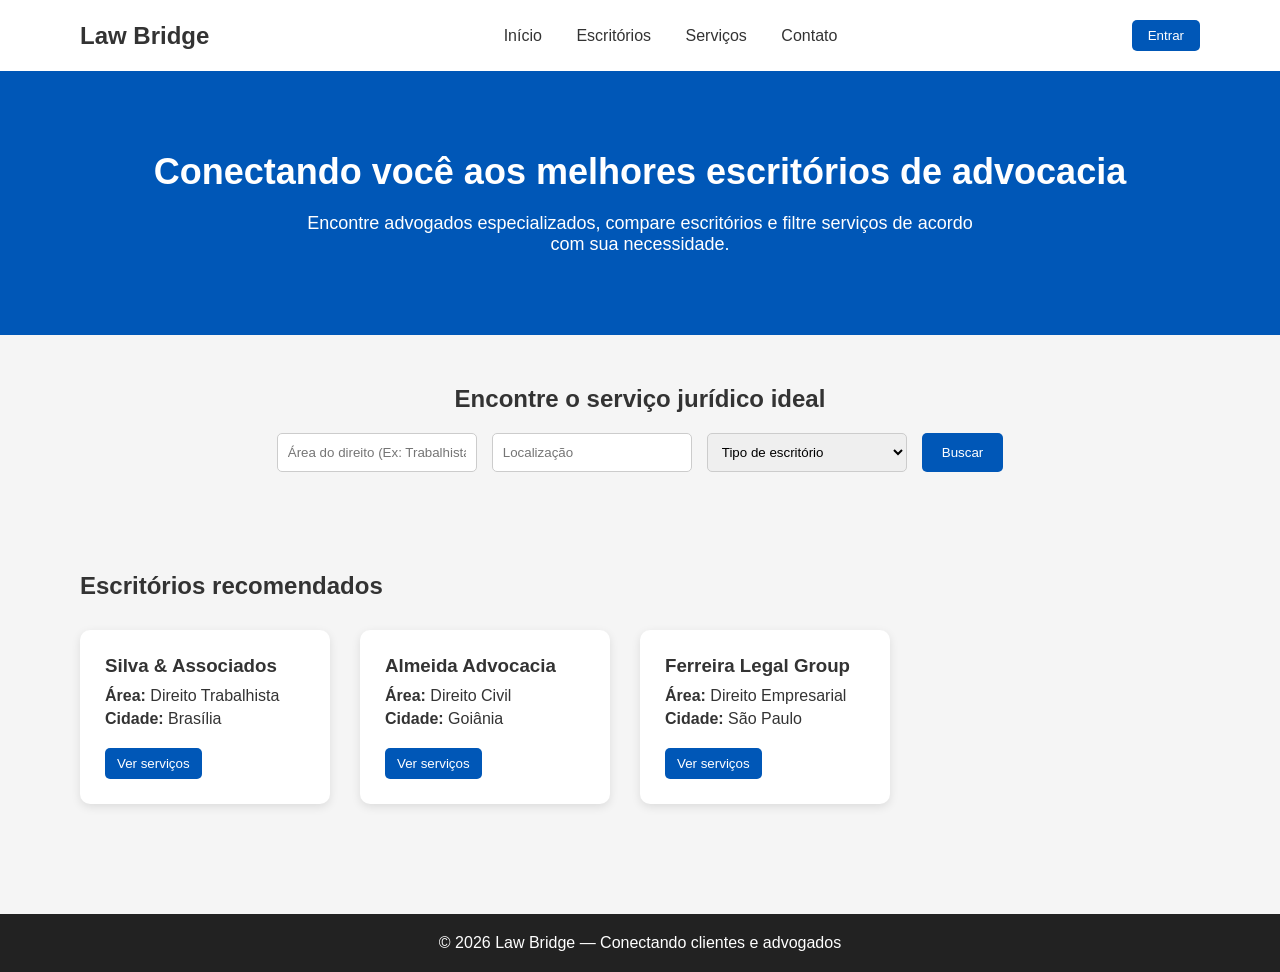
==== index.html @ 9ef09b45 "Initial commit" ====
<!DOCTYPE html>
<html lang="pt-br">
<head>
<meta charset="UTF-8">
<meta name="viewport" content="width=device-width, initial-scale=1.0">

<title>Law Bridge</title>

<link rel="stylesheet" href="style.css">

</head>

<body>

<header>

<div class="logo">
<h2>Law Bridge</h2>
</div>

<nav>
<a href="#">Início</a>
<a href="#">Escritórios</a>
<a href="#">Serviços</a>
<a href="#">Contato</a>
</nav>

<div class="login">
<button class="autentication" id="autentication" >Entrar</button>
</div>

</header>


<section class="hero">

<h1>Conectando você aos melhores escritórios de advocacia</h1>

<p>
Encontre advogados especializados, compare escritórios e filtre serviços
de acordo com sua necessidade.
</p>

</section>


<section class="search-area">

<h2>Encontre o serviço jurídico ideal</h2>

<div class="filters">

<input type="text" placeholder="Área do direito (Ex: Trabalhista)">

<input type="text" placeholder="Localização">

<select>
<option>Tipo de escritório</option>
<option>Especializado</option>
<option>Full Service</option>
</select>

<button>Buscar</button>

</div>

</section>


<section class="results">

<h2>Escritórios recomendados</h2>

<div class="cards">

<div class="card">

<h3>Silva & Associados</h3>

<p><strong>Área:</strong> Direito Trabalhista</p>
<p><strong>Cidade:</strong> Brasília</p>

<button>Ver serviços</button>

</div>


<div class="card">

<h3>Almeida Advocacia</h3>

<p><strong>Área:</strong> Direito Civil</p>
<p><strong>Cidade:</strong> Goiânia</p>

<button id="services1" class="services">Ver serviços</button>

</div>


<div class="card">

<h3>Ferreira Legal Group</h3>

<p><strong>Área:</strong> Direito Empresarial</p>
<p><strong>Cidade:</strong> São Paulo</p>

<button>Ver serviços</button>

</div>

</div>

</section>


<footer>

<p>© 2026 Law Bridge — Conectando clientes e advogados</p>

</footer>
<script>
    const buttonEl = document.querySelector("#autentication")
    buttonEl.addEventListener("click", () => {
        window.location.href = "login.html"
    });
</script>
</body>
</html>
---- style.css ----
*{
margin:0;
padding:0;
box-sizing:border-box;
font-family:Arial, Helvetica, sans-serif;
}

body{
background:#f5f5f5;
color:#333;
}


header{

display:flex;
justify-content:space-between;
align-items:center;

padding:20px 80px;

background:white;
box-shadow:0 2px 5px rgba(0,0,0,0.1);

}

nav a{

margin:0 15px;
text-decoration:none;
color:#333;
font-weight:500;

}

nav a:hover{
color:#0057b7;
}

.login button{

padding:8px 16px;
border:none;
background:#0057b7;
color:white;
border-radius:5px;
cursor:pointer;

}

.hero{

text-align:center;
padding:80px 20px;
background:#0057b7;
color:white;

}

.hero h1{

font-size:36px;
margin-bottom:20px;

}

.hero p{

font-size:18px;
max-width:700px;
margin:auto;

}

.search-area{

padding:50px;
text-align:center;

}

.filters{

margin-top:20px;

display:flex;
justify-content:center;
gap:15px;
flex-wrap:wrap;

}

.filters input,
.filters select{

padding:10px;
width:200px;
border:1px solid #ccc;
border-radius:5px;

}

.filters button{

padding:10px 20px;
background: #0057b7;
border:none;
color:white;
border-radius:5px;
cursor:pointer;

}

.results{

padding:50px 80px;

}

.cards{

display:flex;
gap:30px;
flex-wrap:wrap;

margin-top:30px;

}

.card{

background:white;
padding:25px;

width:250px;

border-radius:10px;
box-shadow:0 3px 10px rgba(0,0,0,0.1);

}

.card h3{
margin-bottom:10px;
}

.card p{
margin:5px 0;
}

.card button{

margin-top:15px;

background:#0057b7;
color:white;
border:none;
padding:8px 12px;
border-radius:5px;

cursor:pointer;

}

footer{

margin-top:60px;
padding:20px;
text-align:center;
background:#222;
color:white;

}
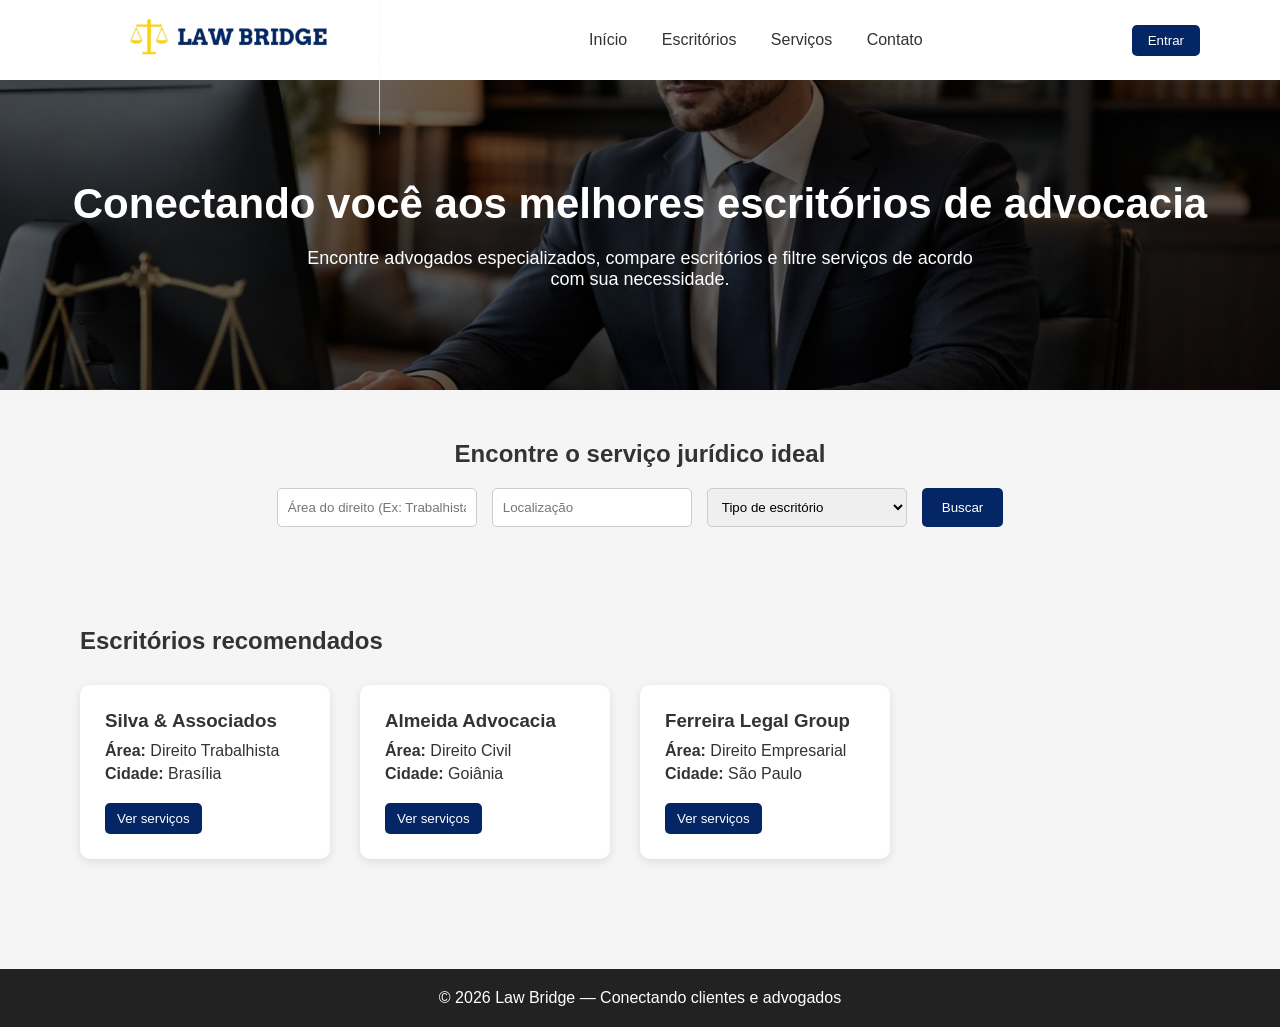
==== commit d95e2987: "Atualizando assets" ====
--- a/index.html
+++ b/index.html
@@ -15,7 +15,7 @@
 <header>
 
 <div class="logo">
-<h2>Law Bridge</h2>
+    <img src="Design_sem_nome-removebg-preview.png"alt="Law Bridge Logo">
 </div>
 
 <nav>
@@ -80,7 +80,7 @@
 <p><strong>Área:</strong> Direito Trabalhista</p>
 <p><strong>Cidade:</strong> Brasília</p>
 
-<button>Ver serviços</button>
+<button id="services2"class="services">Ver serviços</button>
 
 </div>
 
@@ -104,7 +104,7 @@
 <p><strong>Área:</strong> Direito Empresarial</p>
 <p><strong>Cidade:</strong> São Paulo</p>
 
-<button>Ver serviços</button>
+<button id="services3" class="services">Ver serviços</button>
 
 </div>
 
@@ -118,11 +118,6 @@
 <p>© 2026 Law Bridge — Conectando clientes e advogados</p>
 
 </footer>
-<script>
-    const buttonEl = document.querySelector("#autentication")
-    buttonEl.addEventListener("click", () => {
-        window.location.href = "login.html"
-    });
-</script>
+<script src="script.js" > </script>
 </body>
 </html>
--- a/style.css
+++ b/style.css
@@ -1,172 +1,172 @@
-*{
-margin:0;
-padding:0;
-box-sizing:border-box;
-font-family:Arial, Helvetica, sans-serif;
+    *{
+    margin:0;
+    padding:0;
+    box-sizing:border-box;
+    font-family:Arial, Helvetica, sans-serif;
+    }
+
+    body{
+    background:#f5f5f5;
+    color:#333;
+    }
+
+
+    header{
+
+    display:flex;
+    justify-content:space-between;
+    align-items:center;
+    height: 80px;   
+    padding:20px 80px;
+
+    background:white;
+    box-shadow:0 2px 5px rgba(0,0,0,0.1);
+
+    }
+    .logo img {
+    height: 300px;
+}
+    nav a{
+
+    margin:0 15px;
+    text-decoration:none;
+    color:#333;
+    font-weight:500;
+
+    }
+
+    nav a:hover{
+    color:#0057b7;
+    }
+
+    .login button{
+
+    padding:8px 16px;
+    border:none;
+    background:#042665;
+    color:white;
+    border-radius:5px;
+    cursor:pointer;
+
+    }
+
+    .hero{
+    background: 
+    linear-gradient(rgba(0, 0, 0, 0.6), rgba(0, 0, 0, 0.6)),
+    url('lawyer_office_optimized.jpg');
+    background-size: cover;
+    background-position: center;
+    background-repeat: no-repeat;
+    text-align: center;
+    padding: 100px 20px;    
+    color: white;
+    }
+.hero h1 {
+    font-size: 42px;
+    margin-bottom: 20px;
 }
 
-body{
-background:#f5f5f5;
-color:#333;
+.hero p {
+    font-size: 18px;
+    max-width: 700px;
+    margin: auto;
 }
 
+    .search-area{
 
-header{
+    padding:50px;
+    text-align:center;
 
-display:flex;
-justify-content:space-between;
-align-items:center;
+    }
 
-padding:20px 80px;
+    .filters{
 
-background:white;
-box-shadow:0 2px 5px rgba(0,0,0,0.1);
+    margin-top:20px;
 
-}
+    display:flex;
+    justify-content:center;
+    gap:15px;
+    flex-wrap:wrap;
 
-nav a{
+    }
 
-margin:0 15px;
-text-decoration:none;
-color:#333;
-font-weight:500;
+    .filters input,
+    .filters select{
 
-}
+    padding:10px;
+    width:200px;
+    border:1px solid #ccc;
+    border-radius:5px;
 
-nav a:hover{
-color:#0057b7;
-}
+    }
 
-.login button{
+    .filters button{
 
-padding:8px 16px;
-border:none;
-background:#0057b7;
-color:white;
-border-radius:5px;
-cursor:pointer;
+    padding:10px 20px;
+    background: #042665;
+    border:none;
+    color:white;
+    border-radius:5px;
+    cursor:pointer;
 
-}
+    }
 
-.hero{
+    .results{
 
-text-align:center;
-padding:80px 20px;
-background:#0057b7;
-color:white;
+    padding:50px 80px;
 
-}
+    }
 
-.hero h1{
+    .cards{
 
-font-size:36px;
-margin-bottom:20px;
+    display:flex;
+    gap:30px;
+    flex-wrap:wrap;
 
-}
+    margin-top:30px;
 
-.hero p{
+    }
 
-font-size:18px;
-max-width:700px;
-margin:auto;
+    .card{
 
-}
+    background:white;
+    padding:25px;
 
-.search-area{
+    width:250px;
 
-padding:50px;
-text-align:center;
+    border-radius:10px;
+    box-shadow:0 3px 10px rgba(0,0,0,0.1);
 
-}
+    }
 
-.filters{
+    .card h3{
+    margin-bottom:10px;
+    }
 
-margin-top:20px;
+    .card p{
+    margin:5px 0;
+    }
 
-display:flex;
-justify-content:center;
-gap:15px;
-flex-wrap:wrap;
+    .card button{
 
-}
+    margin-top:15px;
 
-.filters input,
-.filters select{
+    background:#042665;
+    color:white;
+    border:none;
+    padding:8px 12px;
+    border-radius:5px;
 
-padding:10px;
-width:200px;
-border:1px solid #ccc;
-border-radius:5px;
+    cursor:pointer;
 
-}
+    }
 
-.filters button{
+    footer{
 
-padding:10px 20px;
-background: #0057b7;
-border:none;
-color:white;
-border-radius:5px;
-cursor:pointer;
+    margin-top:60px;
+    padding:20px;
+    text-align:center;
+    background:#222;
+    color:white;
 
-}
-
-.results{
-
-padding:50px 80px;
-
-}
-
-.cards{
-
-display:flex;
-gap:30px;
-flex-wrap:wrap;
-
-margin-top:30px;
-
-}
-
-.card{
-
-background:white;
-padding:25px;
-
-width:250px;
-
-border-radius:10px;
-box-shadow:0 3px 10px rgba(0,0,0,0.1);
-
-}
-
-.card h3{
-margin-bottom:10px;
-}
-
-.card p{
-margin:5px 0;
-}
-
-.card button{
-
-margin-top:15px;
-
-background:#0057b7;
-color:white;
-border:none;
-padding:8px 12px;
-border-radius:5px;
-
-cursor:pointer;
-
-}
-
-footer{
-
-margin-top:60px;
-padding:20px;
-text-align:center;
-background:#222;
-color:white;
-
-}+    }
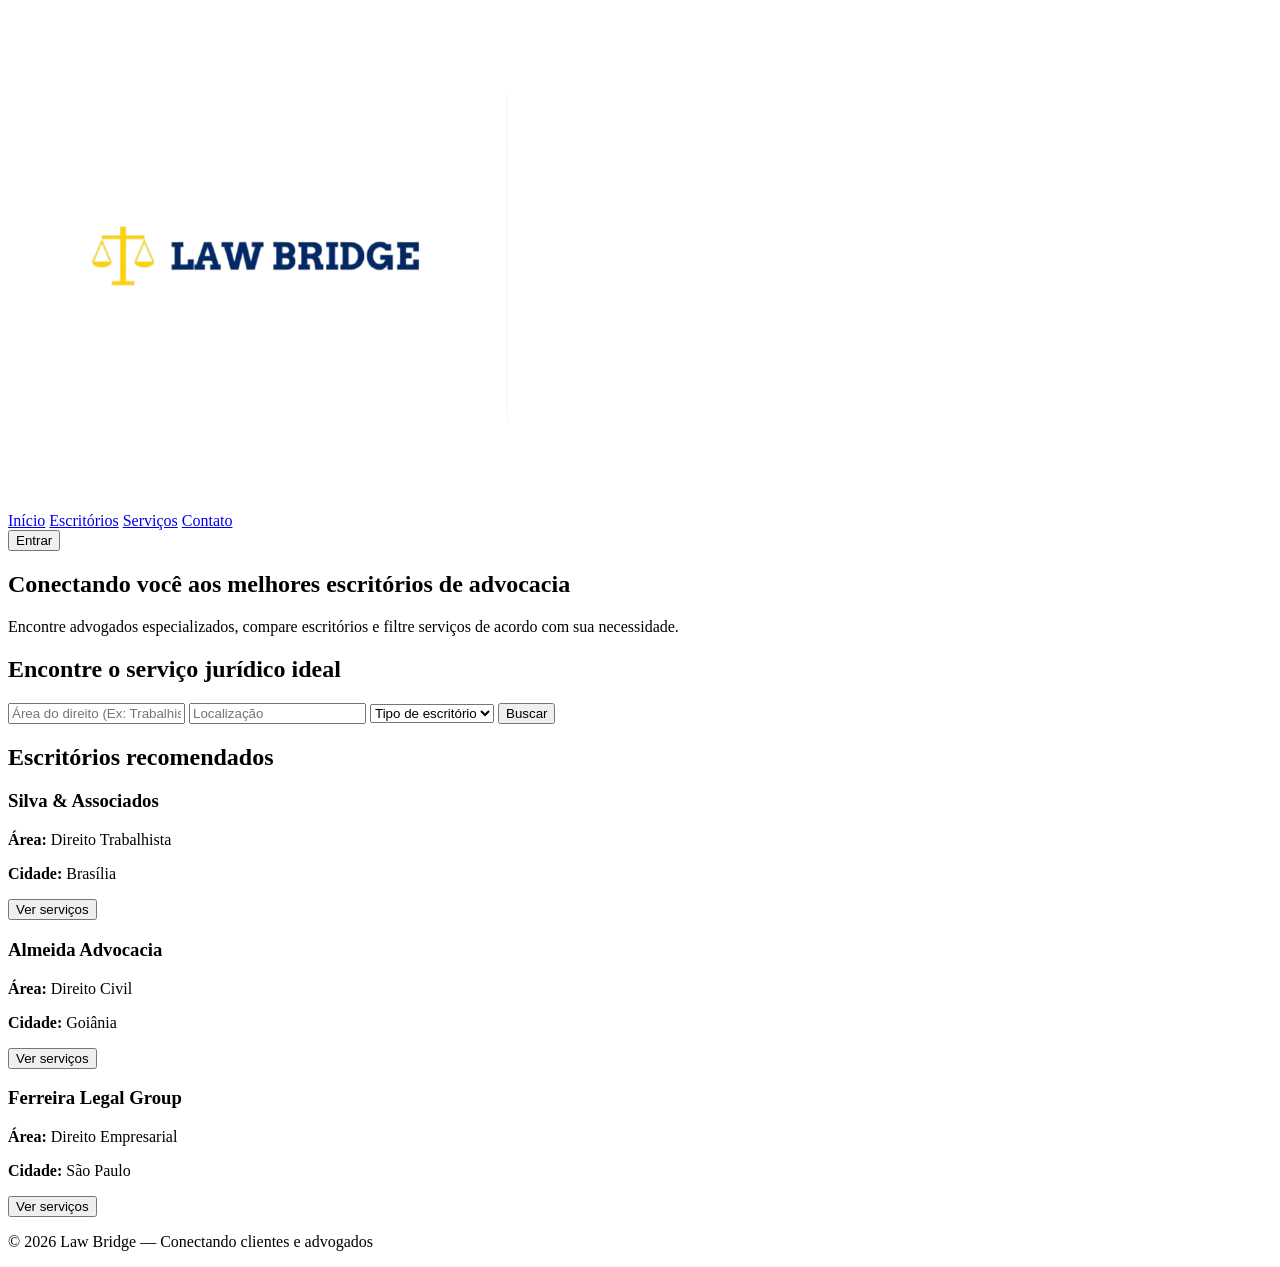
==== commit 7eafe708: "index update" ====
--- a/index.html
+++ b/index.html
@@ -6,7 +6,7 @@
 
 <title>Law Bridge</title>
 
-<link rel="stylesheet" href="style.css">
+<link rel="stylesheet" href="css/style.css">
 
 </head>
 
@@ -118,6 +118,6 @@
 <p>© 2026 Law Bridge — Conectando clientes e advogados</p>
 
 </footer>
-<script src="script.js" > </script>
+<script type="module" src="js/script.js" > </script>
 </body>
 </html>
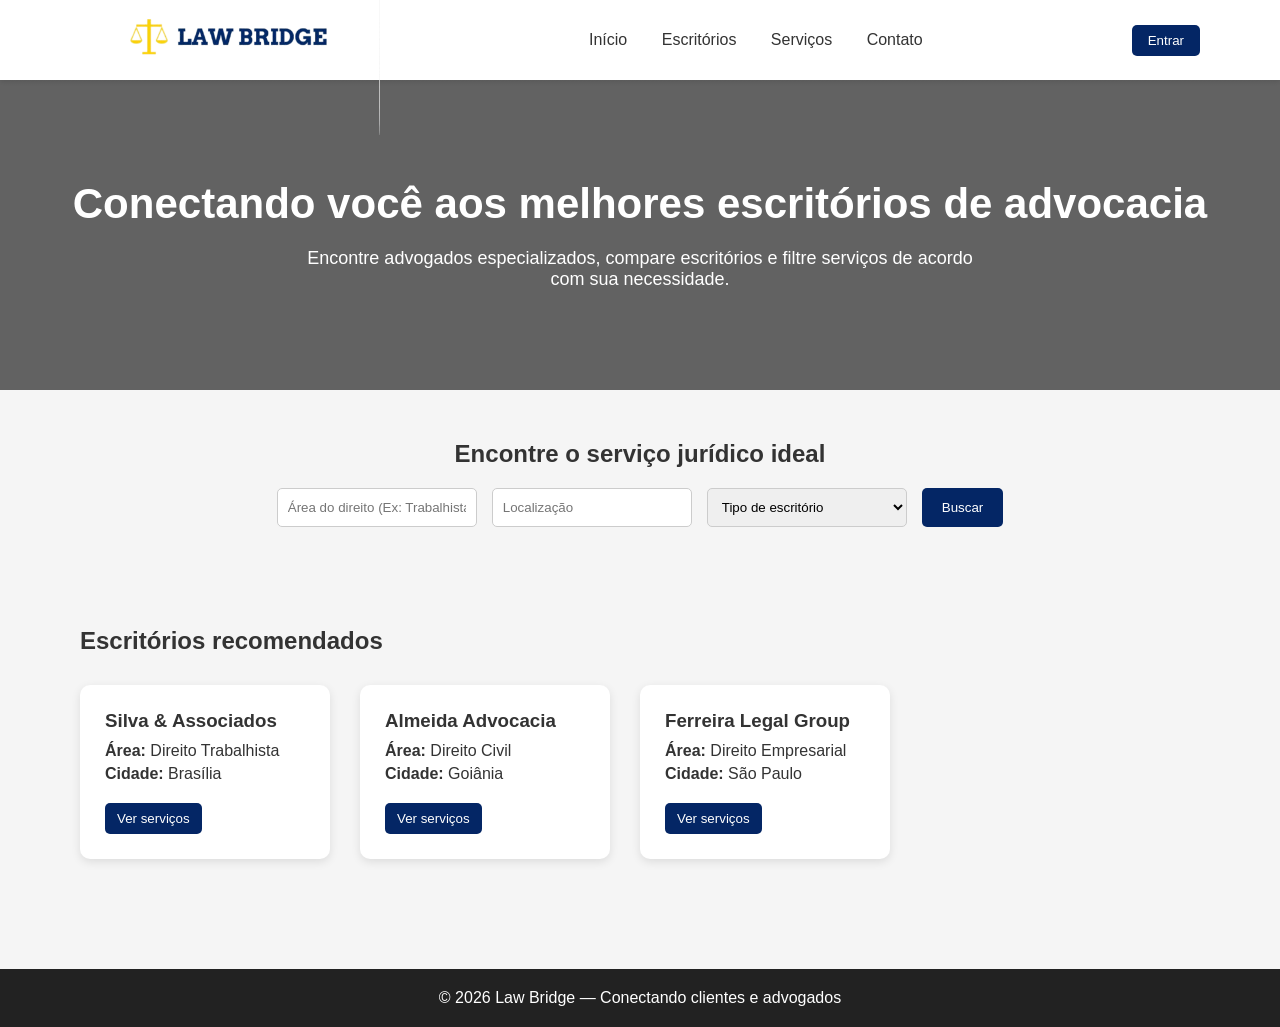
==== commit 358edbba: "html update" ====
--- a/index.html
+++ b/index.html
@@ -15,7 +15,7 @@
 <header>
 
 <div class="logo">
-    <img src="Design_sem_nome-removebg-preview.png"alt="Law Bridge Logo">
+    <img src="assets/Design_sem_nome-removebg-preview.png"alt="Law Bridge Logo">
 </div>
 
 <nav>
--- a/css/style.css
+++ b/css/style.css
@@ -0,0 +1,172 @@
+    *{
+    margin:0;
+    padding:0;
+    box-sizing:border-box;
+    font-family:Arial, Helvetica, sans-serif;
+    }
+
+    body{
+    background:#f5f5f5;
+    color:#333;
+    }
+
+
+    header{
+
+    display:flex;
+    justify-content:space-between;
+    align-items:center;
+    height: 80px;   
+    padding:20px 80px;
+
+    background:white;
+    box-shadow:0 2px 5px rgba(0,0,0,0.1);
+
+    }
+    .logo img {
+    height: 300px;
+}
+    nav a{
+
+    margin:0 15px;
+    text-decoration:none;
+    color:#333;
+    font-weight:500;
+
+    }
+
+    nav a:hover{
+    color:#0057b7;
+    }
+
+    .login button{
+
+    padding:8px 16px;
+    border:none;
+    background:#042665;
+    color:white;
+    border-radius:5px;
+    cursor:pointer;
+
+    }
+
+    .hero{
+    background: 
+    linear-gradient(rgba(0, 0, 0, 0.6), rgba(0, 0, 0, 0.6)),
+    url('assets/lawyer_office_optimized.jpg');
+    background-size: cover;
+    background-position: center;
+    background-repeat: no-repeat;
+    text-align: center;
+    padding: 100px 20px;    
+    color: white;
+    }
+.hero h1 {
+    font-size: 42px;
+    margin-bottom: 20px;
+}
+
+.hero p {
+    font-size: 18px;
+    max-width: 700px;
+    margin: auto;
+}
+
+    .search-area{
+
+    padding:50px;
+    text-align:center;
+
+    }
+
+    .filters{
+
+    margin-top:20px;
+
+    display:flex;
+    justify-content:center;
+    gap:15px;
+    flex-wrap:wrap;
+
+    }
+
+    .filters input,
+    .filters select{
+
+    padding:10px;
+    width:200px;
+    border:1px solid #ccc;
+    border-radius:5px;
+
+    }
+
+    .filters button{
+
+    padding:10px 20px;
+    background: #042665;
+    border:none;
+    color:white;
+    border-radius:5px;
+    cursor:pointer;
+
+    }
+
+    .results{
+
+    padding:50px 80px;
+
+    }
+
+    .cards{
+
+    display:flex;
+    gap:30px;
+    flex-wrap:wrap;
+
+    margin-top:30px;
+
+    }
+
+    .card{
+
+    background:white;
+    padding:25px;
+
+    width:250px;
+
+    border-radius:10px;
+    box-shadow:0 3px 10px rgba(0,0,0,0.1);
+
+    }
+
+    .card h3{
+    margin-bottom:10px;
+    }
+
+    .card p{
+    margin:5px 0;
+    }
+
+    .card button{
+
+    margin-top:15px;
+
+    background:#042665;
+    color:white;
+    border:none;
+    padding:8px 12px;
+    border-radius:5px;
+
+    cursor:pointer;
+
+    }
+
+    footer{
+
+    margin-top:60px;
+    padding:20px;
+    text-align:center;
+    background:#222;
+    color:white;
+
+    }
